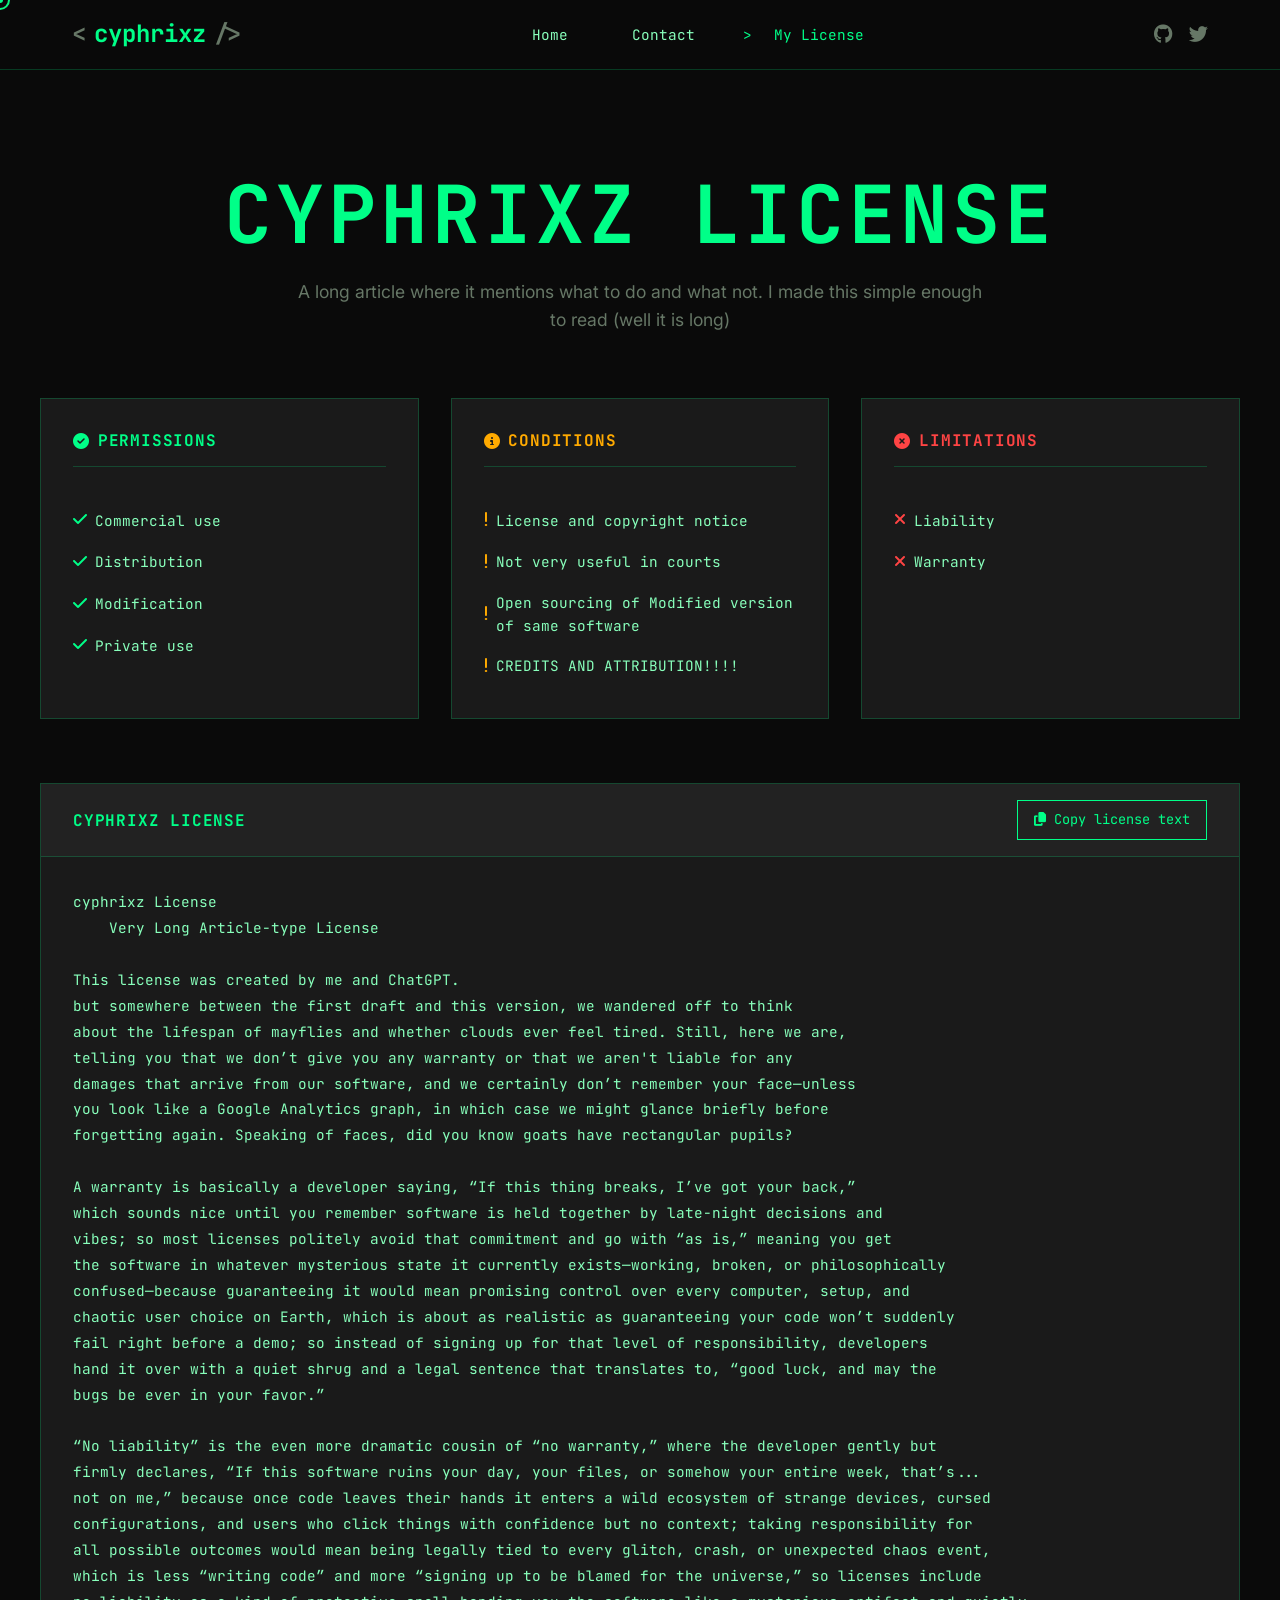
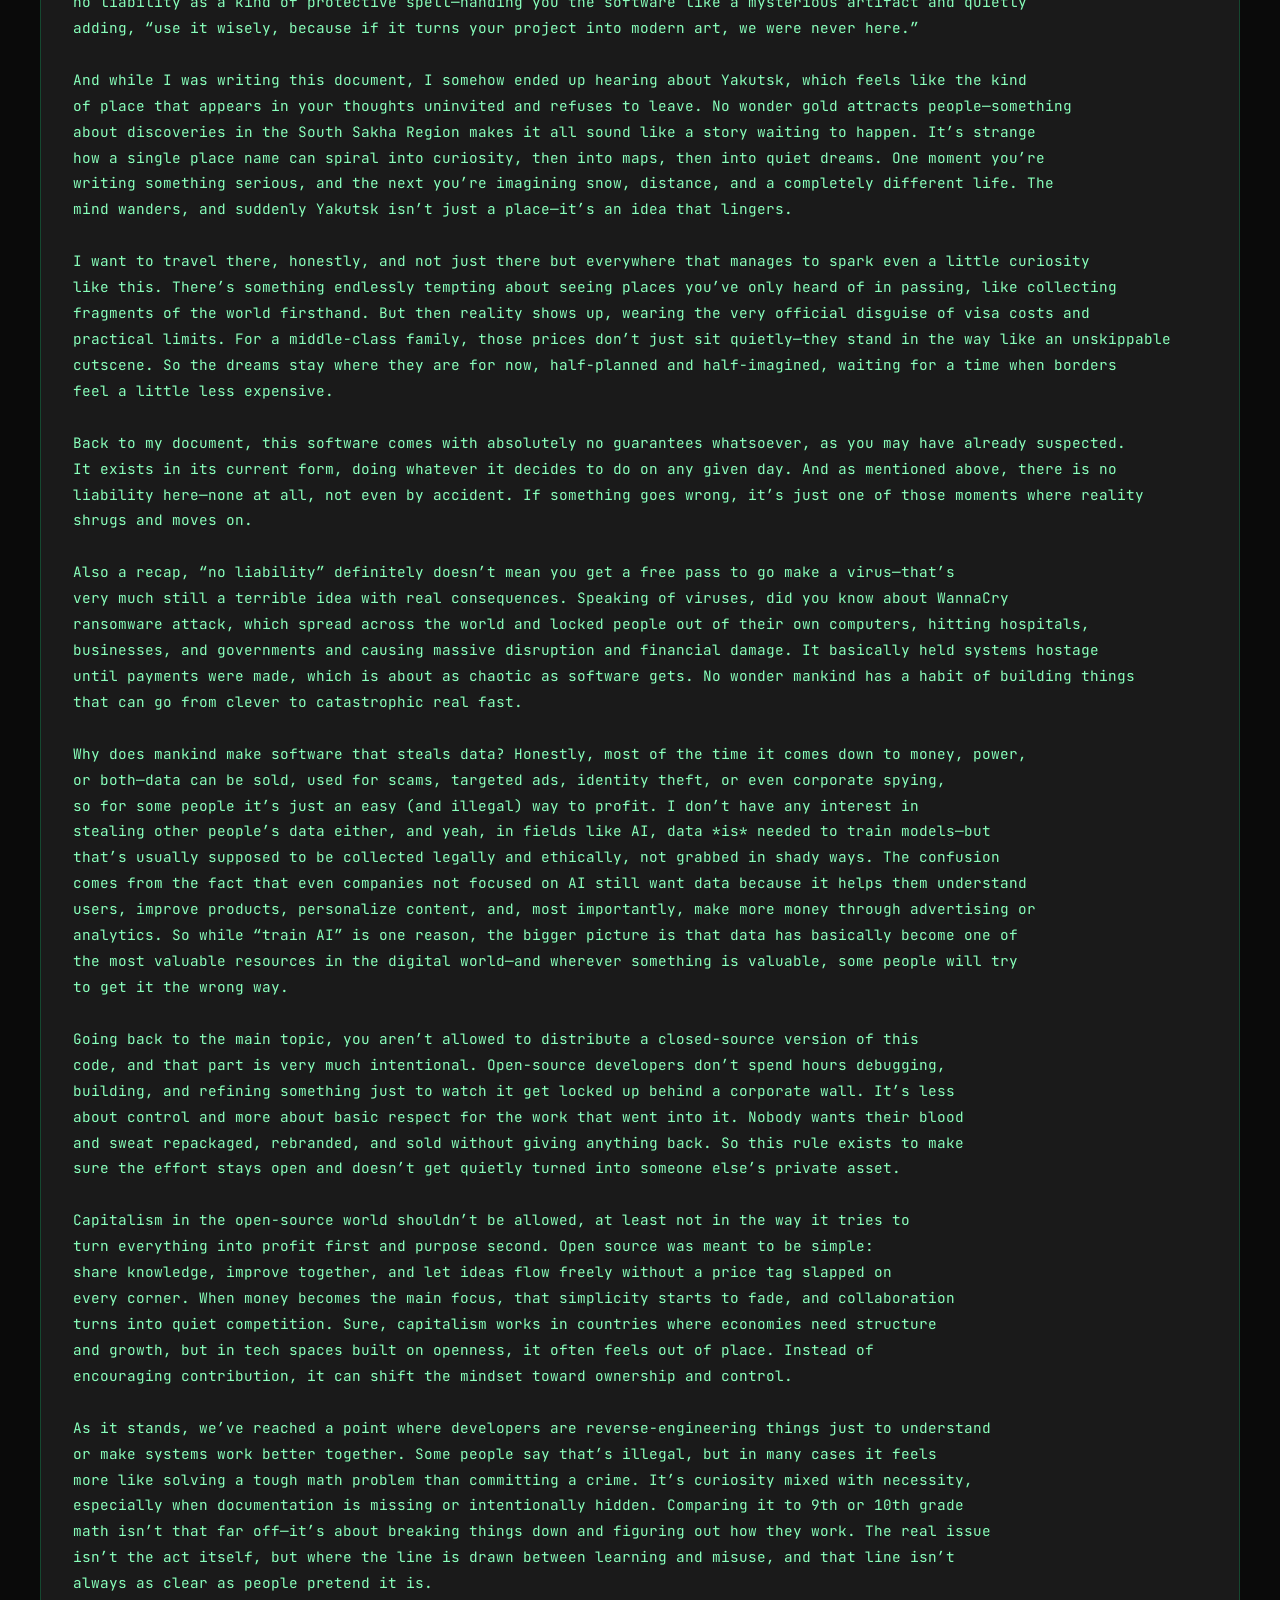
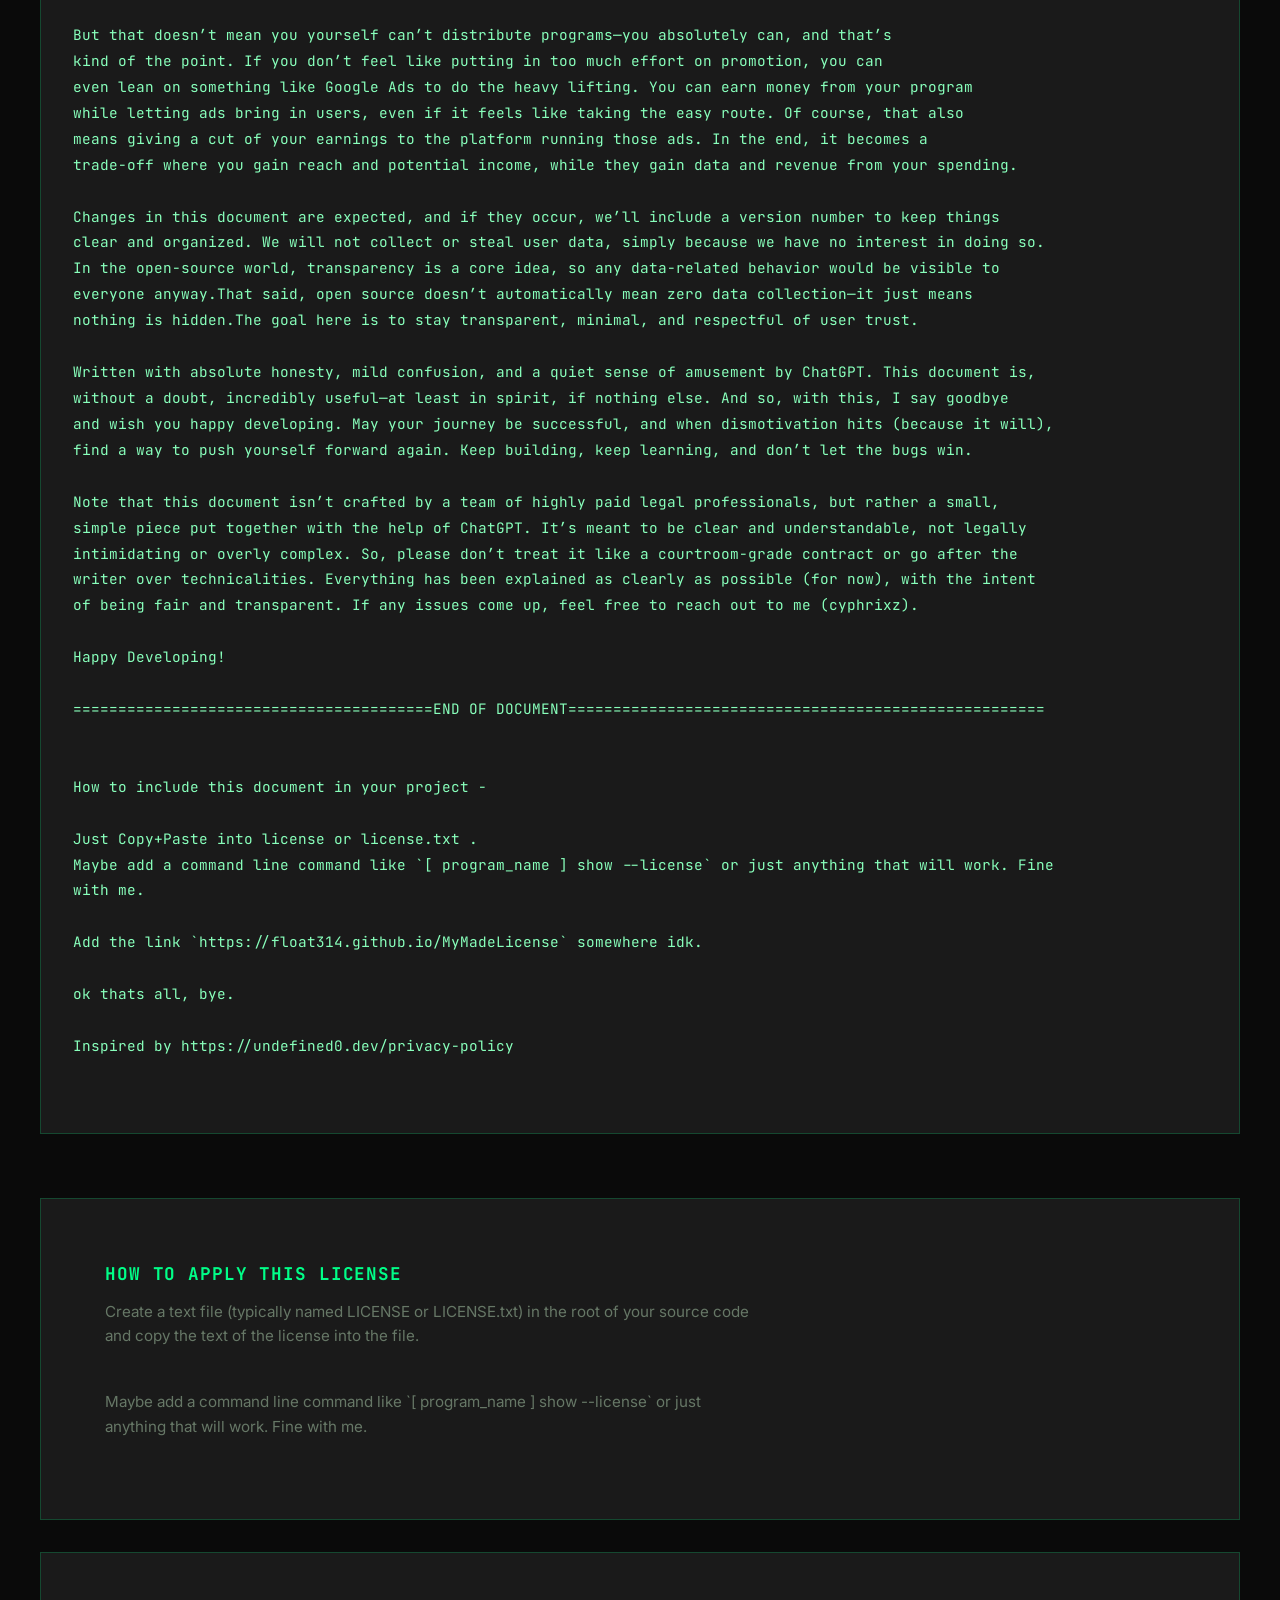
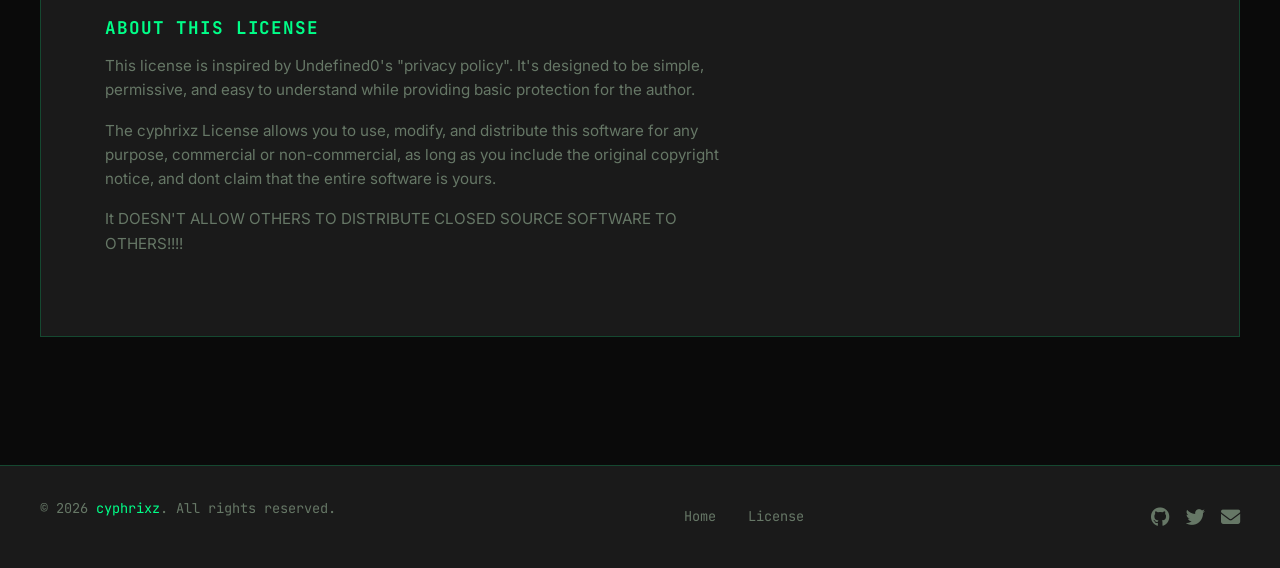
==== MyMadeLicense.html @ 246ce447 "My license+A few cleanups" ====
<!DOCTYPE html>
<html lang="en">
<head>
    <meta charset="UTF-8">
    <meta name="viewport" content="width=device-width, initial-scale=1.0">
    <meta name="description" content="cyphrixz's Custom License - A simple permissive license">
    <meta name="keywords" content="license, open source, custom license">
    <meta name="author" content="cyphrixz">
    
    <title>cyphrixz License | Custom License</title>
    
    <link rel="preconnect" href="https://fonts.googleapis.com">
    <link rel="preconnect" href="https://fonts.gstatic.com" crossorigin>
    <link href="https://fonts.googleapis.com/css2?family=Inter:wght@400;500;600;700&family=JetBrains+Mono:wght@400;500;700&display=swap" rel="stylesheet">
    
    <link href="https://cdn.jsdelivr.net/npm/bootstrap@5.3.2/dist/css/bootstrap.min.css" rel="stylesheet">
    
    <link rel="stylesheet" href="https://cdnjs.cloudflare.com/ajax/libs/font-awesome/6.5.1/css/all.min.css">
    
    <link rel="stylesheet" href="assets/css/style.css">
    
    <link rel="icon" href="data:image/svg+xml,<svg xmlns='http://www.w3.org/2000/svg' viewBox='0 0 100 100'><text y='.9em' font-size='90'>⌨</text></svg>">
    
    <style>
        .license-page {
            padding-top: calc(var(--nav-height) + var(--spacing-xxl));
            padding-bottom: var(--spacing-xxl);
            min-height: 100vh;
        }
        
        .license-header {
            text-align: center;
            margin-bottom: var(--spacing-xl);
        }
        
        .license-header h1 {
            margin-bottom: var(--spacing-md);
        }
        
        .license-description {
            color: var(--color-text-muted);
            font-size: 1.1rem;
            max-width: 700px;
            margin: 0 auto;
        }
        
        .license-columns {
            display: grid;
            grid-template-columns: repeat(3, 1fr);
            gap: var(--spacing-lg);
            margin-bottom: var(--spacing-xl);
        }
        
        .license-column {
            background-color: var(--color-bg-secondary);
            border: 1px solid var(--color-border);
            padding: var(--spacing-lg);
        }
        
        .license-column h3 {
            font-size: 1rem;
            margin-bottom: var(--spacing-lg);
            padding-bottom: var(--spacing-md);
            border-bottom: 1px solid var(--color-border);
            display: flex;
            align-items: center;
            gap: var(--spacing-sm);
        }
        
        .license-column.permissions h3 { color: var(--color-accent-primary); }
        .license-column.conditions h3 { color: #ffaa00; }
        .license-column.limitations h3 { color: #ff4444; }
        
        .license-list {
            list-style: none;
            padding: 0;
            margin: 0;
        }
        
        .license-list li {
            padding: var(--spacing-sm) 0;
            font-family: var(--font-primary);
            font-size: 0.9rem;
            display: flex;
            align-items: center;
            gap: var(--spacing-sm);
        }
        
        .license-list li .icon {
            font-size: 1rem;
        }
        
        .license-list li .check { color: var(--color-accent-primary); }
        .license-list li .info { color: #ffaa00; }
        .license-list li .cross { color: #ff4444; }
        
        .license-text-container {
            background-color: var(--color-bg-secondary);
            border: 1px solid var(--color-border);
            margin-bottom: var(--spacing-xl);
        }
        
        .license-text-header {
            display: flex;
            justify-content: space-between;
            align-items: center;
            padding: var(--spacing-md) var(--spacing-lg);
            border-bottom: 1px solid var(--color-border);
            background-color: var(--color-bg-tertiary);
        }
        
        .license-text-header h3 {
            margin: 0;
            font-size: 1rem;
        }
        
        .copy-btn {
            font-family: var(--font-primary);
            font-size: 0.85rem;
            padding: var(--spacing-sm) var(--spacing-md);
            background-color: transparent;
            border: 1px solid var(--color-accent-primary);
            color: var(--color-accent-primary);
            cursor: pointer;
            transition: var(--transition-normal);
            display: flex;
            align-items: center;
            gap: var(--spacing-sm);
        }
        
        .copy-btn:hover {
            background-color: var(--color-accent-primary);
            color: var(--color-bg-primary);
        }
        
        .license-text {
            padding: var(--spacing-lg);
            font-family: var(--font-primary);
            font-size: 0.9rem;
            line-height: 1.8;
            white-space: pre-wrap;
            color: var(--color-text-secondary);
        }
        
        .license-section {
            background-color: var(--color-bg-secondary);
            border: 1px solid var(--color-border);
            padding: var(--spacing-xl);
            margin-bottom: var(--spacing-lg);
        }
        
        .license-section h3 {
            margin-bottom: var(--spacing-md);
            font-size: 1.1rem;
        }
        
        .license-section p {
            color: var(--color-text-muted);
            font-size: 0.95rem;
        }
        
        .license-section ul {
            color: var(--color-text-muted);
            padding-left: var(--spacing-lg);
            margin-top: var(--spacing-md);
        }
        
        .license-section li {
            margin-bottom: var(--spacing-sm);
        }
        
        .license-link {
            color: var(--color-accent-primary);
            text-decoration: none;
        }
        
        .license-link:hover {
            text-decoration: underline;
        }
        
        .spdx-link {
            display: inline-flex;
            align-items: center;
            gap: var(--spacing-xs);
            margin-top: var(--spacing-md);
            color: var(--color-accent-primary);
            font-family: var(--font-primary);
            font-size: 0.9rem;
        }
        
        .spdx-link:hover {
            text-decoration: underline;
        }
        
        @media (max-width: 992px) {
            .license-columns {
                grid-template-columns: 1fr;
            }
        }
    </style>
</head>
<body>
    <div class="custom-cursor"></div>
    <div class="custom-cursor-dot"></div>

    <nav class="navbar">
        <div class="navbar-container">
            <a href="index.html" class="navbar-logo">
                <span class="bracket">&lt;</span>cyphrixz<span class="bracket">/&gt;</span>
            </a>
            
            <ul class="nav-menu">
                <li><a href="index.html" class="nav-link">Home</a></li>
                <li><a href="#contact" class="nav-link">Contact</a></li>
                <li><a href="MyMadeLicense.html" class="nav-link active">My License</a></li>
            </ul>
            
            <div class="nav-socials">
                <a href="https://github.com/float314" target="_blank" rel="noopener" class="nav-social-link" aria-label="GitHub">
                    <i class="fab fa-github"></i>
                </a>
                <a href="https://twitter.com/cyphrixz" target="_blank" rel="noopener" class="nav-social-link" aria-label="Twitter">
                    <i class="fab fa-twitter"></i>
                </a>
            </div>
            
            <button class="hamburger" aria-label="Toggle menu" aria-expanded="false">
                <span class="hamburger-line"></span>
                <span class="hamburger-line"></span>
                <span class="hamburger-line"></span>
            </button>
        </div>
        
        <div class="nav-menu-mobile">
            <a href="index.html" class="nav-link">Home</a>
            <a href="#contact" class="nav-link">Contact</a>
            <a href="MyMadeLicense.html" class="nav-link active">My License</a>
            <div class="nav-socials mt-4">
                <a href="https://github.com/cyphrixz" target="_blank" rel="noopener" class="nav-social-link" aria-label="GitHub">
                    <i class="fab fa-github"></i>
                </a>
                <a href="https://twitter.com/cyphrixz" target="_blank" rel="noopener" class="nav-social-link" aria-label="Twitter">
                    <i class="fab fa-twitter"></i>
                </a>
                <a href="mailto:cyphrixz@example.com" class="nav-social-link" aria-label="Email">
                    <i class="fas fa-envelope"></i>
                </a>
            </div>
        </div>
    </nav>

    <main class="license-page">
        <div class="section-container">
            <div class="license-header fade-in">
                <h1>cyphrixz License</h1>
                <p class="license-description">
                    A long article where it mentions what to do and what not. I made this simple enough to read (well it is long) 
                </p>
            </div>
            
            <div class="license-columns fade-in fade-in-delay-1">
                <div class="license-column permissions">
                    <h3><i class="fas fa-check-circle"></i> Permissions</h3>
                    <ul class="license-list">
                        <li><span class="icon check"><i class="fas fa-check"></i></span> Commercial use</li>
                        <li><span class="icon check"><i class="fas fa-check"></i></span> Distribution</li>
                        <li><span class="icon check"><i class="fas fa-check"></i></span> Modification</li>
                        <li><span class="icon check"><i class="fas fa-check"></i></span> Private use</li>
                    </ul>
                </div>
                
                <div class="license-column conditions">
                    <h3><i class="fas fa-info-circle"></i> Conditions</h3>
                    <ul class="license-list">
                        <li><span class="icon info"><i class="fas fa-exclamation"></i></span> License and copyright notice</li>
                        <li><span class="icon info"><i class="fas fa-exclamation"></i></span> Not very useful in courts</li>
                        <li><span class="icon info"><i class="fas fa-exclamation"></i></span> Open sourcing of Modified version of same software </li>
                        <li><span class="icon info"><i class="fas fa-exclamation"></i></span> CREDITS AND ATTRIBUTION!!!!</li>
                    </ul>
                </div>
                
                <div class="license-column limitations">
                    <h3><i class="fas fa-times-circle"></i> Limitations</h3>
                    <ul class="license-list">
                        <li><span class="icon cross"><i class="fas fa-times"></i></span> Liability</li>
                        <li><span class="icon cross"><i class="fas fa-times"></i></span> Warranty</li>
                    </ul>
                </div>
            </div>
            
            <div class="license-text-container fade-in fade-in-delay-2">
                <div class="license-text-header">
                    <h3>cyphrixz License</h3>
                    <button class="copy-btn" onclick="copyLicense()">
                        <i class="fas fa-copy"></i> Copy license text
                    </button>
                </div>
                <pre class="license-text">cyphrixz License
    Very Long Article-type License

This license was created by me and ChatGPT.
but somewhere between the first draft and this version, we wandered off to think 
about the lifespan of mayflies and whether clouds ever feel tired. Still, here we are,
telling you that we don’t give you any warranty or that we aren't liable for any 
damages that arrive from our software, and we certainly don’t remember your face—unless
you look like a Google Analytics graph, in which case we might glance briefly before 
forgetting again. Speaking of faces, did you know goats have rectangular pupils?

A warranty is basically a developer saying, “If this thing breaks, I’ve got your back,”
which sounds nice until you remember software is held together by late-night decisions and
vibes; so most licenses politely avoid that commitment and go with “as is,” meaning you get
the software in whatever mysterious state it currently exists—working, broken, or philosophically
confused—because guaranteeing it would mean promising control over every computer, setup, and
chaotic user choice on Earth, which is about as realistic as guaranteeing your code won’t suddenly
fail right before a demo; so instead of signing up for that level of responsibility, developers
hand it over with a quiet shrug and a legal sentence that translates to, “good luck, and may the
bugs be ever in your favor.”

“No liability” is the even more dramatic cousin of “no warranty,” where the developer gently but
firmly declares, “If this software ruins your day, your files, or somehow your entire week, that’s...
not on me,” because once code leaves their hands it enters a wild ecosystem of strange devices, cursed
configurations, and users who click things with confidence but no context; taking responsibility for
all possible outcomes would mean being legally tied to every glitch, crash, or unexpected chaos event,
which is less “writing code” and more “signing up to be blamed for the universe,” so licenses include
no liability as a kind of protective spell—handing you the software like a mysterious artifact and quietly
adding, “use it wisely, because if it turns your project into modern art, we were never here.”

And while I was writing this document, I somehow ended up hearing about Yakutsk, which feels like the kind
of place that appears in your thoughts uninvited and refuses to leave. No wonder gold attracts people—something
about discoveries in the South Sakha Region makes it all sound like a story waiting to happen. It’s strange 
how a single place name can spiral into curiosity, then into maps, then into quiet dreams. One moment you’re
writing something serious, and the next you’re imagining snow, distance, and a completely different life. The
mind wanders, and suddenly Yakutsk isn’t just a place—it’s an idea that lingers.

I want to travel there, honestly, and not just there but everywhere that manages to spark even a little curiosity
like this. There’s something endlessly tempting about seeing places you’ve only heard of in passing, like collecting
fragments of the world firsthand. But then reality shows up, wearing the very official disguise of visa costs and
practical limits. For a middle-class family, those prices don’t just sit quietly—they stand in the way like an unskippable 
cutscene. So the dreams stay where they are for now, half-planned and half-imagined, waiting for a time when borders
feel a little less expensive.

Back to my document, this software comes with absolutely no guarantees whatsoever, as you may have already suspected. 
It exists in its current form, doing whatever it decides to do on any given day. And as mentioned above, there is no
liability here—none at all, not even by accident. If something goes wrong, it’s just one of those moments where reality
shrugs and moves on.

Also a recap, “no liability” definitely doesn’t mean you get a free pass to go make a virus—that’s
very much still a terrible idea with real consequences. Speaking of viruses, did you know about WannaCry
ransomware attack, which spread across the world and locked people out of their own computers, hitting hospitals,
businesses, and governments and causing massive disruption and financial damage. It basically held systems hostage
until payments were made, which is about as chaotic as software gets. No wonder mankind has a habit of building things
that can go from clever to catastrophic real fast.

Why does mankind make software that steals data? Honestly, most of the time it comes down to money, power,
or both—data can be sold, used for scams, targeted ads, identity theft, or even corporate spying, 
so for some people it’s just an easy (and illegal) way to profit. I don’t have any interest in 
stealing other people’s data either, and yeah, in fields like AI, data *is* needed to train models—but 
that’s usually supposed to be collected legally and ethically, not grabbed in shady ways. The confusion 
comes from the fact that even companies not focused on AI still want data because it helps them understand
users, improve products, personalize content, and, most importantly, make more money through advertising or 
analytics. So while “train AI” is one reason, the bigger picture is that data has basically become one of 
the most valuable resources in the digital world—and wherever something is valuable, some people will try 
to get it the wrong way.

Going back to the main topic, you aren’t allowed to distribute a closed-source version of this
code, and that part is very much intentional. Open-source developers don’t spend hours debugging, 
building, and refining something just to watch it get locked up behind a corporate wall. It’s less 
about control and more about basic respect for the work that went into it. Nobody wants their blood
and sweat repackaged, rebranded, and sold without giving anything back. So this rule exists to make 
sure the effort stays open and doesn’t get quietly turned into someone else’s private asset.

Capitalism in the open-source world shouldn’t be allowed, at least not in the way it tries to
turn everything into profit first and purpose second. Open source was meant to be simple: 
share knowledge, improve together, and let ideas flow freely without a price tag slapped on 
every corner. When money becomes the main focus, that simplicity starts to fade, and collaboration 
turns into quiet competition. Sure, capitalism works in countries where economies need structure 
and growth, but in tech spaces built on openness, it often feels out of place. Instead of 
encouraging contribution, it can shift the mindset toward ownership and control.

As it stands, we’ve reached a point where developers are reverse-engineering things just to understand 
or make systems work better together. Some people say that’s illegal, but in many cases it feels 
more like solving a tough math problem than committing a crime. It’s curiosity mixed with necessity, 
especially when documentation is missing or intentionally hidden. Comparing it to 9th or 10th grade 
math isn’t that far off—it’s about breaking things down and figuring out how they work. The real issue 
isn’t the act itself, but where the line is drawn between learning and misuse, and that line isn’t 
always as clear as people pretend it is.

But that doesn’t mean you yourself can’t distribute programs—you absolutely can, and that’s
kind of the point. If you don’t feel like putting in too much effort on promotion, you can
even lean on something like Google Ads to do the heavy lifting. You can earn money from your program
while letting ads bring in users, even if it feels like taking the easy route. Of course, that also 
means giving a cut of your earnings to the platform running those ads. In the end, it becomes a 
trade-off where you gain reach and potential income, while they gain data and revenue from your spending.

Changes in this document are expected, and if they occur, we’ll include a version number to keep things
clear and organized. We will not collect or steal user data, simply because we have no interest in doing so.
In the open-source world, transparency is a core idea, so any data-related behavior would be visible to 
everyone anyway.That said, open source doesn’t automatically mean zero data collection—it just means 
nothing is hidden.The goal here is to stay transparent, minimal, and respectful of user trust.

Written with absolute honesty, mild confusion, and a quiet sense of amusement by ChatGPT. This document is,
without a doubt, incredibly useful—at least in spirit, if nothing else. And so, with this, I say goodbye
and wish you happy developing. May your journey be successful, and when dismotivation hits (because it will),
find a way to push yourself forward again. Keep building, keep learning, and don’t let the bugs win.

Note that this document isn’t crafted by a team of highly paid legal professionals, but rather a small,
simple piece put together with the help of ChatGPT. It’s meant to be clear and understandable, not legally
intimidating or overly complex. So, please don’t treat it like a courtroom-grade contract or go after the
writer over technicalities. Everything has been explained as clearly as possible (for now), with the intent
of being fair and transparent. If any issues come up, feel free to reach out to me (cyphrixz).

Happy Developing! 

========================================END OF DOCUMENT=====================================================


How to include this document in your project - 

Just Copy+Paste into license or license.txt . 
Maybe add a command line command like `[ program_name ] show --license` or just anything that will work. Fine 
with me. 

Add the link `https://float314.github.io/MyMadeLicense` somewhere idk. 

ok thats all, bye.

Inspired by https://undefined0.dev/privacy-policy
                </pre>
            </div>
            
            <div class="license-section fade-in fade-in-delay-3">
                <h3>How to apply this license</h3>
                <p>Create a text file (typically named LICENSE or LICENSE.txt) in the root of your source code and copy the text of the license into the file.</p>

                <br> 
                <p>Maybe add a command line command like `[ program_name ] show --license` or just anything that will work. Fine 
                with me. </p>
                
            </div>
            
            <div class="license-section fade-in fade-in-delay-4">
                <h3>About this license</h3>
                <p>
                    This license is inspired by Undefined0's "privacy policy".  It's designed to be simple, 
                    permissive, and easy to understand while providing basic protection for the author.
                </p>
                <p>
                    The cyphrixz License allows you to use, modify, and distribute this software for any purpose, 
                    commercial or non-commercial, as long as you include the original copyright notice, and dont claim
                    that the entire software is yours. 
                </p>
                <p>
                    It DOESN'T ALLOW OTHERS TO DISTRIBUTE CLOSED SOURCE SOFTWARE TO OTHERS!!!!
                </p>
            </div>

        </div>
    </main>

    <footer class="footer">
        <div class="footer-container">
            <p class="footer-copyright">
                &copy; 2026 <span>cyphrixz</span>. All rights reserved.
            </p>
            
            <div class="footer-links">
                <a href="index.html" class="footer-link">Home</a>
                <a href="MyMadeLicense.html" class="footer-link">License</a>
            </div>
            
            <div class="footer-socials">
                <a href="https://github.com/cyphrixz" target="_blank" rel="noopener" class="footer-social-link" aria-label="GitHub">
                    <i class="fab fa-github"></i>
                </a>
                <a href="https://twitter.com/cyphrixz" target="_blank" rel="noopener" class="footer-social-link" aria-label="Twitter">
                    <i class="fab fa-twitter"></i>
                </a>
                <a href="mailto:cyphrixz@example.com" class="footer-social-link" aria-label="Email">
                    <i class="fas fa-envelope"></i>
                </a>
            </div>
        </div>
    </footer>

    <button class="back-to-top" aria-label="Back to top">
        <i class="fas fa-chevron-up"></i>
    </button>

    <script src="https://cdn.jsdelivr.net/npm/bootstrap@5.3.2/dist/js/bootstrap.bundle.min.js"></script>
    <script src="assets/js/script.js"></script>
    
    <script>
        function copyLicense() {
            const licenseText = `cyphrixz License

Copyright (c) 2026 cyphrixz

Permission is hereby granted, free of charge, to any person obtaining a copy
of this software and associated documentation files (the "Software"), to deal
in the Software without restriction, including without limitation the rights
to use, copy, modify, merge, publish, distribute, sublicense, and/or sell
copies of the Software, and to permit persons to whom the Software is
furnished to do so, subject to the following conditions:

The above copyright notice and this permission notice shall be included in all
copies or substantial portions of the Software.

THE SOFTWARE IS PROVIDED "AS IS", WITHOUT WARRANTY OF ANY KIND, EXPRESS OR
IMPLIED, INCLUDING BUT NOT LIMITED TO THE WARRANTIES OF MERCHANTABILITY,
FITNESS FOR A PARTICULAR PURPOSE AND NONINFRINGEMENT. IN NO EVENT SHALL THE
AUTHORS OR COPYRIGHT HOLDERS BE LIABLE FOR ANY CLAIM, DAMAGES OR OTHER
LIABILITY, WHETHER IN AN ACTION OF CONTRACT, TORT OR OTHERWISE, ARISING FROM,
OUT OF OR IN CONNECTION WITH THE SOFTWARE OR THE USE OR OTHER DEALINGS IN THE
SOFTWARE.`;
            
            navigator.clipboard.writeText(licenseText).then(() => {
                const btn = document.querySelector('.copy-btn');
                const originalHTML = btn.innerHTML;
                btn.innerHTML = '<i class="fas fa-check"></i> Copied!';
                btn.style.backgroundColor = 'var(--color-accent-primary)';
                btn.style.color = 'var(--color-bg-primary)';
                
                setTimeout(() => {
                    btn.innerHTML = originalHTML;
                    btn.style.backgroundColor = '';
                    btn.style.color = '';
                }, 2000);
            });
        }
        
        document.addEventListener('DOMContentLoaded', function() {
            const fadeElements = document.querySelectorAll('.fade-in');
            const observer = new IntersectionObserver((entries) => {
                entries.forEach(entry => {
                    if (entry.isIntersecting) {
                        entry.target.classList.add('visible');
                    }
                });
            }, { threshold: 0.1 });
            
            fadeElements.forEach(el => observer.observe(el));
        });
    </script>
</body>
</html>
---- assets/css/style.css ----
/* ==========================================================================
   CYPHRIXZ PORTFOLIO - CUSTOM STYLESHEET
   Brutalist / Terminal Green Hacker Theme
   ========================================================================== */

/* ==========================================================================
   CSS CUSTOM PROPERTIES (Variables)
   ========================================================================== */
:root {
    /* Color Palette - Terminal Green Hacker Theme */
    --color-bg-primary: #0a0a0a;
    --color-bg-secondary: #1a1a1a;
    --color-bg-tertiary: #222222;
    --color-accent-primary: #00ff88;
    --color-accent-secondary: #003322;
    --color-accent-glow: rgba(0, 255, 136, 0.3);
    --color-text-primary: #00ff88;
    --color-text-secondary: #88ffbb;
    --color-text-muted: #667766;
    --color-border: #00ff8833;
    
    /* Typography */
    --font-primary: 'JetBrains Mono', 'Fira Code', 'Consolas', monospace;
    --font-secondary: 'Inter', 'Segoe UI', sans-serif;
    
    /* Spacing */
    --spacing-xs: 0.25rem;
    --spacing-sm: 0.5rem;
    --spacing-md: 1rem;
    --spacing-lg: 2rem;
    --spacing-xl: 4rem;
    --spacing-xxl: 6rem;
    
    /* Sizing */
    --container-max-width: 1200px;
    --nav-height: 70px;
    
    /* Transitions */
    --transition-fast: 0.15s ease;
    --transition-normal: 0.3s ease;
    --transition-slow: 0.5s ease;
    
    /* Border Radius - Brutalist style uses sharp corners */
    --radius-none: 0;
    --radius-sm: 2px;
    --radius-md: 4px;
    
    /* Shadows */
    --shadow-glow: 0 0 20px var(--color-accent-glow);
    --shadow-card: 0 4px 20px rgba(0, 0, 0, 0.5);
}

/* ==========================================================================
   BASE STYLES & RESET
   ========================================================================== */
* {
    margin: 0;
    padding: 0;
    box-sizing: border-box;
}

html {
    scroll-behavior: smooth;
    font-size: 16px;
}

body {
    font-family: var(--font-secondary);
    background-color: var(--color-bg-primary);
    color: var(--color-text-secondary);
    line-height: 1.6;
    overflow-x: hidden;
    cursor: none;
}

/* Custom Cursor */
.custom-cursor {
    width: 20px;
    height: 20px;
    border: 2px solid var(--color-accent-primary);
    border-radius: 50%;
    position: fixed;
    pointer-events: none;
    z-index: 10000;
    transform: translate(-50%, -50%);
    transition: transform 0.1s ease, width 0.2s ease, height 0.2s ease;
    mix-blend-mode: difference;
}

.custom-cursor.hover {
    width: 40px;
    height: 40px;
    background-color: var(--color-accent-glow);
}

.custom-cursor-dot {
    width: 6px;
    height: 6px;
    background-color: var(--color-accent-primary);
    border-radius: 50%;
    position: fixed;
    pointer-events: none;
    z-index: 10001;
    transform: translate(-50%, -50%);
}

/* Selection Styling */
::selection {
    background-color: var(--color-accent-primary);
    color: var(--color-bg-primary);
}

/* ==========================================================================
   TYPOGRAPHY
   ========================================================================== */
h1, h2, h3, h4, h5, h6 {
    font-family: var(--font-primary);
    color: var(--color-text-primary);
    font-weight: 700;
    line-height: 1.2;
    text-transform: uppercase;
    letter-spacing: 0.05em;
}

h1 { font-size: clamp(2.5rem, 8vw, 5rem); }
h2 { font-size: clamp(2rem, 5vw, 3rem); }
h3 { font-size: clamp(1.5rem, 3vw, 2rem); }
h4 { font-size: 1.25rem; }

p {
    margin-bottom: var(--spacing-md);
    max-width: 65ch;
}

a {
    color: var(--color-accent-primary);
    text-decoration: none;
    transition: var(--transition-fast);
}

a:hover {
    color: var(--color-text-secondary);
    text-shadow: 0 0 10px var(--color-accent-glow);
}

/* ==========================================================================
   NAVIGATION BAR
   ========================================================================== */
.navbar {
    position: fixed;
    top: 0;
    left: 0;
    right: 0;
    height: var(--nav-height);
    background-color: rgba(10, 10, 10, 0.95);
    backdrop-filter: blur(10px);
    border-bottom: 1px solid var(--color-border);
    z-index: 1000;
    display: flex;
    align-items: center;
}

.navbar-container {
    max-width: var(--container-max-width);
    margin: 0 auto;
    padding: 0 var(--spacing-lg);
    width: 100%;
    display: flex;
    justify-content: space-between;
    align-items: center;
}

/* Logo */
.navbar-logo {
    font-family: var(--font-primary);
    font-size: 1.5rem;
    font-weight: 700;
    color: var(--color-accent-primary);
    text-decoration: none;
    display: flex;
    align-items: center;
    gap: var(--spacing-sm);
}

.navbar-logo:hover {
    text-shadow: 0 0 20px var(--color-accent-glow);
}

.navbar-logo .bracket {
    color: var(--color-text-muted);
}

/* Desktop Navigation Links */
.nav-menu {
    display: flex;
    list-style: none;
    gap: var(--spacing-lg);
    margin: 0;
    padding: 0;
}

.nav-link {
    font-family: var(--font-primary);
    font-size: 0.9rem;
    color: var(--color-text-secondary);
    text-decoration: none;
    padding: var(--spacing-sm) var(--spacing-md);
    position: relative;
    transition: var(--transition-normal);
}

.nav-link::before {
    content: '>';
    position: absolute;
    left: 0;
    opacity: 0;
    transform: translateX(-10px);
    transition: var(--transition-normal);
}

.nav-link:hover,
.nav-link.active {
    color: var(--color-accent-primary);
    padding-left: calc(var(--spacing-md) + 15px);
}

.nav-link:hover::before,
.nav-link.active::before {
    opacity: 1;
    transform: translateX(0);
}

/* Social Icons in Nav */
.nav-socials {
    display: flex;
    gap: var(--spacing-md);
}

.nav-social-link {
    color: var(--color-text-muted);
    font-size: 1.2rem;
    transition: var(--transition-normal);
}

.nav-social-link:hover {
    color: var(--color-accent-primary);
    transform: translateY(-2px);
}

/* Hamburger Menu Button */
.hamburger {
    display: none;
    flex-direction: column;
    justify-content: space-between;
    width: 28px;
    height: 20px;
    background: none;
    border: none;
    cursor: pointer;
    padding: 0;
    z-index: 1001;
}

.hamburger-line {
    width: 100%;
    height: 2px;
    background-color: var(--color-accent-primary);
    transition: var(--transition-normal);
}

.hamburger.active .hamburger-line:nth-child(1) {
    transform: rotate(45deg) translate(6px, 6px);
}

.hamburger.active .hamburger-line:nth-child(2) {
    opacity: 0;
}

.hamburger.active .hamburger-line:nth-child(3) {
    transform: rotate(-45deg) translate(6px, -6px);
}

/* Mobile Navigation Menu */
.nav-menu-mobile {
    display: none;
    position: fixed;
    top: var(--nav-height);
    left: 0;
    right: 0;
    bottom: 0;
    background-color: rgba(10, 10, 10, 0.98);
    flex-direction: column;
    justify-content: center;
    align-items: center;
    gap: var(--spacing-lg);
    z-index: 999;
}

.nav-menu-mobile.active {
    display: flex;
}

.nav-menu-mobile .nav-link {
    font-size: 1.5rem;
}

/* ==========================================================================
   HERO SECTION
   ========================================================================== */
.hero {
    min-height: 100vh;
    display: flex;
    align-items: center;
    justify-content: center;
    position: relative;
    padding: var(--spacing-xxl) var(--spacing-lg);
    overflow: hidden;
}

/* Animated Background */
.hero-bg {
    position: absolute;
    top: 0;
    left: 0;
    right: 0;
    bottom: 0;
    z-index: -1;
}

.hero-bg::before {
    content: '';
    position: absolute;
    top: 0;
    left: 0;
    right: 0;
    bottom: 0;
    background: 
        linear-gradient(135deg, var(--color-accent-secondary) 0%, transparent 50%),
        linear-gradient(225deg, var(--color-bg-secondary) 0%, transparent 50%),
        repeating-linear-gradient(
            0deg,
            transparent,
            transparent 2px,
            rgba(0, 255, 136, 0.03) 2px,
            rgba(0, 255, 136, 0.03) 4px
        );
    animation: scanlines 8s linear infinite;
}

.hero-bg::after {
    content: '';
    position: absolute;
    top: 50%;
    left: 50%;
    width: 150%;
    height: 150%;
    background: radial-gradient(circle at center, var(--color-accent-glow) 0%, transparent 50%);
    transform: translate(-50%, -50%);
    animation: pulse 4s ease-in-out infinite;
}

@keyframes scanlines {
    0% { background-position: 0 0; }
    100% { background-position: 0 100px; }
}

@keyframes pulse {
    0%, 100% { opacity: 0.3; transform: translate(-50%, -50%) scale(1); }
    50% { opacity: 0.5; transform: translate(-50%, -50%) scale(1.1); }
}

/* Matrix Rain Effect */
.matrix-rain {
    position: absolute;
    top: 0;
    left: 0;
    right: 0;
    bottom: 0;
    overflow: hidden;
    opacity: 0.1;
}

.matrix-column {
    position: absolute;
    top: -100%;
    font-family: var(--font-primary);
    font-size: 14px;
    color: var(--color-accent-primary);
    writing-mode: vertical-rl;
    animation: matrix-fall linear infinite;
}

@keyframes matrix-fall {
    0% { transform: translateY(0); }
    100% { transform: translateY(250vh); }
}

/* Hero Content */
.hero-content {
    text-align: center;
    max-width: 800px;
    position: relative;
    z-index: 1;
}

.hero-greeting {
    font-family: var(--font-primary);
    font-size: 1rem;
    color: var(--color-text-muted);
    margin-bottom: var(--spacing-md);
    display: flex;
    align-items: center;
    justify-content: center;
    gap: var(--spacing-sm);
}

.hero-greeting::before,
.hero-greeting::after {
    content: '';
    width: 30px;
    height: 1px;
    background-color: var(--color-text-muted);
}

.hero-title {
    margin-bottom: var(--spacing-lg);
    text-shadow: 0 0 30px var(--color-accent-glow);
}

.hero-title .name {
    display: block;
    color: var(--color-accent-primary);
}

.hero-tagline {
    font-family: var(--font-primary);
    font-size: 1.2rem;
    color: var(--color-text-secondary);
    margin-bottom: var(--spacing-xl);
    opacity: 0.8;
}

.hero-tagline .cursor {
    display: inline-block;
    width: 3px;
    height: 1.2em;
    background-color: var(--color-accent-primary);
    margin-left: 4px;
    animation: blink 1s step-end infinite;
    vertical-align: text-bottom;
}

@keyframes blink {
    0%, 100% { opacity: 1; }
    50% { opacity: 0; }
}

/* Hero CTA Buttons */
.hero-buttons {
    display: flex;
    gap: var(--spacing-md);
    justify-content: center;
    flex-wrap: wrap;
}

.btn {
    font-family: var(--font-primary);
    font-size: 0.9rem;
    padding: var(--spacing-md) var(--spacing-lg);
    border: 2px solid var(--color-accent-primary);
    background-color: transparent;
    color: var(--color-accent-primary);
    cursor: pointer;
    text-transform: uppercase;
    letter-spacing: 0.1em;
    transition: var(--transition-normal);
    position: relative;
    overflow: hidden;
}

.btn::before {
    content: '';
    position: absolute;
    top: 0;
    left: -100%;
    width: 100%;
    height: 100%;
    background-color: var(--color-accent-primary);
    transition: var(--transition-normal);
    z-index: -1;
}

.btn:hover {
    color: var(--color-bg-primary);
    box-shadow: var(--shadow-glow);
}

.btn:hover::before {
    left: 0;
}

.btn-primary {
    background-color: var(--color-accent-primary);
    color: var(--color-bg-primary);
}

.btn-primary::before {
    background-color: var(--color-text-secondary);
}

.btn-primary:hover {
    color: var(--color-bg-primary);
}

/* Hero Scroll Indicator */
.hero-scroll {
    position: absolute;
    bottom: var(--spacing-xl);
    left: 50%;
    transform: translateX(-50%);
    display: flex;
    flex-direction: column;
    align-items: center;
    gap: var(--spacing-sm);
    color: var(--color-text-muted);
    font-family: var(--font-primary);
    font-size: 0.8rem;
    animation: bounce 2s ease-in-out infinite;
}

.hero-scroll i {
    font-size: 1.5rem;
    color: var(--color-accent-primary);
}

@keyframes bounce {
    0%, 100% { transform: translateX(-50%) translateY(0); }
    50% { transform: translateX(-50%) translateY(10px); }
}

/* ==========================================================================
   SECTIONS - COMMON STYLES
   ========================================================================== */
.section {
    padding: var(--spacing-xxl) var(--spacing-lg);
    position: relative;
}

.section-container {
    max-width: var(--container-max-width);
    margin: 0 auto;
}

.section-header {
    text-align: center;
    margin-bottom: var(--spacing-xl);
}

.section-title {
    margin-bottom: var(--spacing-md);
    position: relative;
    display: inline-block;
}

.section-title::after {
    content: '';
    position: absolute;
    bottom: -10px;
    left: 50%;
    transform: translateX(-50%);
    width: 60px;
    height: 3px;
    background-color: var(--color-accent-primary);
}

.section-subtitle {
    color: var(--color-text-muted);
    font-family: var(--font-primary);
    font-size: 1rem;
}

/* Fade-in Animation */
.fade-in {
    opacity: 0;
    transform: translateY(30px);
    transition: opacity 0.6s ease, transform 0.6s ease;
}

.fade-in.visible {
    opacity: 1;
    transform: translateY(0);
}

.fade-in-delay-1 { transition-delay: 0.1s; }
.fade-in-delay-2 { transition-delay: 0.2s; }
.fade-in-delay-3 { transition-delay: 0.3s; }
.fade-in-delay-4 { transition-delay: 0.4s; }
.fade-in-delay-5 { transition-delay: 0.5s; }

/* ==========================================================================
   ABOUT SECTION
   ========================================================================== */
.about-content {
    display: grid;
    grid-template-columns: 1fr 1fr;
    gap: var(--spacing-xl);
    align-items: center;
}

.about-text p {
    margin-bottom: var(--spacing-lg);
}

.about-stats {
    display: grid;
    grid-template-columns: repeat(3, 1fr);
    gap: var(--spacing-md);
    margin-top: var(--spacing-lg);
}

.stat-item {
    text-align: center;
    padding: var(--spacing-md);
    background-color: var(--color-bg-secondary);
    border: 1px solid var(--color-border);
}

.stat-number {
    font-family: var(--font-primary);
    font-size: 2.5rem;
    color: var(--color-accent-primary);
    display: block;
}

.stat-label {
    font-family: var(--font-primary);
    font-size: 0.8rem;
    color: var(--color-text-muted);
    text-transform: uppercase;
}

.about-image {
    position: relative;
}

.about-image-frame {
    position: relative;
    border: 2px solid var(--color-accent-primary);
    padding: var(--spacing-sm);
    background-color: var(--color-bg-secondary);
}

.about-image-frame::before {
    content: '';
    position: absolute;
    top: var(--spacing-md);
    left: var(--spacing-md);
    right: calc(-1 * var(--spacing-md));
    bottom: calc(-1 * var(--spacing-md));
    border: 2px solid var(--color-border);
    z-index: -1;
}

.about-image img {
    width: 100%;
    display: block;
    filter: grayscale(100%) contrast(1.2);
    transition: var(--transition-normal);
}

.about-image:hover img {
    filter: grayscale(0%) contrast(1);
}

/* Skills Section */
.skills-section {
    background-color: var(--color-bg-secondary);
    margin-top: var(--spacing-xl);
    padding: var(--spacing-xl);
    border: 1px solid var(--color-border);
}

.skills-grid {
    display: grid;
    grid-template-columns: repeat(auto-fit, minmax(250px, 1fr));
    gap: var(--spacing-lg);
}

.skill-category h4 {
    margin-bottom: var(--spacing-md);
    color: var(--color-text-primary);
}

.skill-list {
    list-style: none;
}

.skill-item {
    display: flex;
    align-items: center;
    gap: var(--spacing-sm);
    padding: var(--spacing-sm) 0;
    border-bottom: 1px solid var(--color-border);
    font-family: var(--font-primary);
    font-size: 0.9rem;
}

.skill-item::before {
    content: '//';
    color: var(--color-text-muted);
}

.skill-item:hover {
    color: var(--color-accent-primary);
    padding-left: var(--spacing-sm);
}

/* ==========================================================================
   PROJECTS SECTION
   ========================================================================== */
.projects-grid {
    display: grid;
    grid-template-columns: repeat(auto-fit, minmax(350px, 1fr));
    gap: var(--spacing-lg);
}

.project-card {
    background-color: var(--color-bg-secondary);
    border: 1px solid var(--color-border);
    overflow: hidden;
    transition: var(--transition-normal);
    cursor: pointer;
}

.project-card:hover {
    border-color: var(--color-accent-primary);
    box-shadow: var(--shadow-glow);
    transform: translateY(-5px);
}

.project-image {
    position: relative;
    height: 200px;
    overflow: hidden;
}

.project-image img {
    width: 100%;
    height: 100%;
    object-fit: cover;
    transition: var(--transition-slow);
}

.project-card:hover .project-image img {
    transform: scale(1.1);
    filter: grayscale(0%);
}

.project-overlay {
    position: absolute;
    top: 0;
    left: 0;
    right: 0;
    bottom: 0;
    background: linear-gradient(to top, var(--color-bg-primary) 0%, transparent 100%);
    display: flex;
    align-items: flex-end;
    padding: var(--spacing-md);
}

.project-links {
    display: flex;
    gap: var(--spacing-sm);
}

.project-link {
    width: 40px;
    height: 40px;
    display: flex;
    align-items: center;
    justify-content: center;
    background-color: var(--color-bg-secondary);
    border: 1px solid var(--color-border);
    color: var(--color-accent-primary);
    font-size: 1.2rem;
    transition: var(--transition-fast);
}

.project-link:hover {
    background-color: var(--color-accent-primary);
    color: var(--color-bg-primary);
}

.project-content {
    padding: var(--spacing-lg);
}

.project-title {
    font-size: 1.25rem;
    margin-bottom: var(--spacing-sm);
}

.project-description {
    color: var(--color-text-muted);
    font-size: 0.9rem;
    margin-bottom: var(--spacing-md);
}

.project-tags {
    display: flex;
    flex-wrap: wrap;
    gap: var(--spacing-xs);
}

.project-tag {
    font-family: var(--font-primary);
    font-size: 0.75rem;
    padding: 4px 8px;
    background-color: var(--color-accent-secondary);
    color: var(--color-accent-primary);
    border: 1px solid var(--color-border);
}

/* Featured Project */
.project-featured {
    grid-column: 1 / -1;
    display: grid;
    grid-template-columns: 1fr 1fr;
}

.project-featured .project-image {
    height: 100%;
    min-height: 400px;
}

.project-featured .project-content {
    display: flex;
    flex-direction: column;
    justify-content: center;
    padding: var(--spacing-xl);
}

.project-featured .project-title {
    font-size: 1.75rem;
}

.project-featured .project-description {
    font-size: 1rem;
}

/* ==========================================================================
   EDUCATION SECTION
   ========================================================================== */
.education-timeline {
    position: relative;
    padding-left: var(--spacing-xl);
}

.education-timeline::before {
    content: '';
    position: absolute;
    left: 0;
    top: 0;
    bottom: 0;
    width: 2px;
    background: linear-gradient(to bottom, var(--color-accent-primary), var(--color-accent-secondary));
}

.education-item {
    position: relative;
    margin-bottom: var(--spacing-xl);
    padding: var(--spacing-lg);
    background-color: var(--color-bg-secondary);
    border: 1px solid var(--color-border);
    transition: var(--transition-normal);
}

.education-item:hover {
    border-color: var(--color-accent-primary);
    transform: translateX(10px);
}

.education-item::before {
    content: '';
    position: absolute;
    left: calc(-1 * var(--spacing-xl) - 6px);
    top: var(--spacing-lg);
    width: 14px;
    height: 14px;
    background-color: var(--color-accent-primary);
    border: 3px solid var(--color-bg-primary);
}

.education-header {
    display: flex;
    justify-content: space-between;
    align-items: flex-start;
    margin-bottom: var(--spacing-md);
    flex-wrap: wrap;
    gap: var(--spacing-sm);
}

.education-degree {
    font-size: 1.25rem;
    color: var(--color-text-primary);
}

.education-year {
    font-family: var(--font-primary);
    font-size: 0.9rem;
    color: var(--color-accent-primary);
    padding: 4px 12px;
    background-color: var(--color-accent-secondary);
    border: 1px solid var(--color-border);
}

.education-school {
    color: var(--color-text-secondary);
    margin-bottom: var(--spacing-md);
}

.education-description {
    color: var(--color-text-muted);
    font-size: 0.9rem;
}

.education-achievements {
    list-style: none;
    margin-top: var(--spacing-md);
}

.education-achievements li {
    position: relative;
    padding-left: var(--spacing-md);
    margin-bottom: var(--spacing-xs);
    font-family: var(--font-primary);
    font-size: 0.85rem;
}

.education-achievements li::before {
    content: '>';
    position: absolute;
    left: 0;
    color: var(--color-accent-primary);
}

/* ==========================================================================
   BLOG SECTION
   ========================================================================== */
.blog-grid {
    display: grid;
    grid-template-columns: repeat(auto-fit, minmax(300px, 1fr));
    gap: var(--spacing-lg);
}

.blog-card {
    background-color: var(--color-bg-secondary);
    border: 1px solid var(--color-border);
    overflow: hidden;
    transition: var(--transition-normal);
}

.blog-card:hover {
    border-color: var(--color-accent-primary);
    box-shadow: var(--shadow-glow);
}

.blog-image {
    height: 180px;
    overflow: hidden;
    position: relative;
}

.blog-image img {
    width: 100%;
    height: 100%;
    object-fit: cover;
    transition: var(--transition-slow);
}

.blog-card:hover .blog-image img {
    transform: scale(1.05);
}

.blog-category {
    position: absolute;
    top: var(--spacing-md);
    left: var(--spacing-md);
    font-family: var(--font-primary);
    font-size: 0.75rem;
    padding: 4px 10px;
    background-color: var(--color-accent-primary);
    color: var(--color-bg-primary);
    text-transform: uppercase;
}

.blog-content {
    padding: var(--spacing-lg);
}

.blog-date {
    font-family: var(--font-primary);
    font-size: 0.8rem;
    color: var(--color-text-muted);
    margin-bottom: var(--spacing-sm);
}

.blog-title {
    font-size: 1.1rem;
    margin-bottom: var(--spacing-sm);
    transition: var(--transition-fast);
}

.blog-card:hover .blog-title {
    color: var(--color-accent-primary);
}

.blog-excerpt {
    color: var(--color-text-muted);
    font-size: 0.9rem;
    margin-bottom: var(--spacing-md);
}

.blog-read-more {
    font-family: var(--font-primary);
    font-size: 0.85rem;
    display: inline-flex;
    align-items: center;
    gap: var(--spacing-xs);
}

.blog-read-more i {
    transition: var(--transition-fast);
}

.blog-card:hover .blog-read-more i {
    transform: translateX(5px);
}

/* ==========================================================================
   CONTACT SECTION
   ========================================================================== */
.contact-content {
    display: grid;
    grid-template-columns: 1fr 1fr;
    gap: var(--spacing-xl);
}

.contact-info {
    padding: var(--spacing-xl);
    background-color: var(--color-bg-secondary);
    border: 1px solid var(--color-border);
}

.contact-info h3 {
    margin-bottom: var(--spacing-lg);
}

.contact-item {
    display: flex;
    align-items: center;
    gap: var(--spacing-md);
    margin-bottom: var(--spacing-lg);
}

.contact-icon {
    width: 50px;
    height: 50px;
    display: flex;
    align-items: center;
    justify-content: center;
    background-color: var(--color-accent-secondary);
    border: 1px solid var(--color-border);
    color: var(--color-accent-primary);
    font-size: 1.2rem;
}

.contact-text h4 {
    color: var(--color-text-secondary);
    font-size: 0.9rem;
    text-transform: none;
    letter-spacing: 0;
}

.contact-text p {
    margin: 0;
    color: var(--color-text-muted);
    font-family: var(--font-primary);
    font-size: 0.9rem;
}

.contact-socials {
    display: flex;
    gap: var(--spacing-md);
    margin-top: var(--spacing-lg);
    padding-top: var(--spacing-lg);
    border-top: 1px solid var(--color-border);
}

.contact-social-link {
    width: 45px;
    height: 45px;
    display: flex;
    align-items: center;
    justify-content: center;
    background-color: var(--color-bg-tertiary);
    border: 1px solid var(--color-border);
    color: var(--color-text-secondary);
    font-size: 1.2rem;
    transition: var(--transition-normal);
}

.contact-social-link:hover {
    background-color: var(--color-accent-primary);
    color: var(--color-bg-primary);
    transform: translateY(-3px);
}

/* Contact Form */
.contact-form {
    padding: var(--spacing-xl);
    background-color: var(--color-bg-secondary);
    border: 1px solid var(--color-border);
}

.form-group {
    margin-bottom: var(--spacing-md);
}

.form-label {
    display: block;
    font-family: var(--font-primary);
    font-size: 0.85rem;
    color: var(--color-text-secondary);
    margin-bottom: var(--spacing-xs);
}

.form-input,
.form-textarea {
    width: 100%;
    padding: var(--spacing-md);
    background-color: var(--color-bg-tertiary);
    border: 1px solid var(--color-border);
    color: var(--color-text-primary);
    font-family: var(--font-primary);
    font-size: 0.9rem;
    transition: var(--transition-fast);
}

.form-input:focus,
.form-textarea:focus {
    outline: none;
    border-color: var(--color-accent-primary);
    box-shadow: 0 0 10px var(--color-accent-glow);
}

.form-textarea {
    min-height: 150px;
    resize: vertical;
}

.form-input::placeholder,
.form-textarea::placeholder {
    color: var(--color-text-muted);
}

.form-submit {
    width: 100%;
    padding: var(--spacing-md);
    background-color: var(--color-accent-primary);
    border: none;
    color: var(--color-bg-primary);
    font-family: var(--font-primary);
    font-size: 1rem;
    text-transform: uppercase;
    letter-spacing: 0.1em;
    cursor: pointer;
    transition: var(--transition-normal);
}

.form-submit:hover {
    background-color: var(--color-text-secondary);
    box-shadow: var(--shadow-glow);
}

/* ==========================================================================
   FOOTER
   ========================================================================== */
.footer {
    background-color: var(--color-bg-secondary);
    border-top: 1px solid var(--color-border);
    padding: var(--spacing-lg) var(--spacing-lg);
}

.footer-container {
    max-width: var(--container-max-width);
    margin: 0 auto;
    display: flex;
    justify-content: space-between;
    align-items: center;
    flex-wrap: wrap;
    gap: var(--spacing-md);
}

.footer-copyright {
    font-family: var(--font-primary);
    font-size: 0.85rem;
    color: var(--color-text-muted);
}

.footer-copyright span {
    color: var(--color-accent-primary);
}

.footer-links {
    display: flex;
    gap: var(--spacing-lg);
}

.footer-link {
    font-family: var(--font-primary);
    font-size: 0.85rem;
    color: var(--color-text-muted);
}

.footer-link:hover {
    color: var(--color-accent-primary);
}

.footer-socials {
    display: flex;
    gap: var(--spacing-md);
}

.footer-social-link {
    color: var(--color-text-muted);
    font-size: 1.2rem;
    transition: var(--transition-fast);
}

.footer-social-link:hover {
    color: var(--color-accent-primary);
    transform: translateY(-2px);
}

/* ==========================================================================
   BACK TO TOP BUTTON
   ========================================================================== */
.back-to-top {
    position: fixed;
    bottom: var(--spacing-lg);
    right: var(--spacing-lg);
    width: 50px;
    height: 50px;
    display: flex;
    align-items: center;
    justify-content: center;
    background-color: var(--color-accent-primary);
    color: var(--color-bg-primary);
    border: none;
    font-size: 1.2rem;
    cursor: pointer;
    opacity: 0;
    visibility: hidden;
    transform: translateY(20px);
    transition: var(--transition-normal);
    z-index: 999;
}

.back-to-top.visible {
    opacity: 1;
    visibility: visible;
    transform: translateY(0);
}

.back-to-top:hover {
    background-color: var(--color-text-secondary);
    box-shadow: var(--shadow-glow);
    transform: translateY(-3px);
}

/* ==========================================================================
   LIGHTBOX GALLERY
   ========================================================================== */
.lightbox {
    position: fixed;
    top: 0;
    left: 0;
    right: 0;
    bottom: 0;
    background-color: rgba(10, 10, 10, 0.95);
    display: flex;
    align-items: center;
    justify-content: center;
    z-index: 10000;
    opacity: 0;
    visibility: hidden;
    transition: var(--transition-normal);
}

.lightbox.active {
    opacity: 1;
    visibility: visible;
}

.lightbox-content {
    max-width: 90%;
    max-height: 90%;
    position: relative;
}

.lightbox-image {
    max-width: 100%;
    max-height: 90vh;
    border: 2px solid var(--color-accent-primary);
}

.lightbox-close {
    position: absolute;
    top: var(--spacing-lg);
    right: var(--spacing-lg);
    width: 50px;
    height: 50px;
    display: flex;
    align-items: center;
    justify-content: center;
    background: none;
    border: 2px solid var(--color-accent-primary);
    color: var(--color-accent-primary);
    font-size: 1.5rem;
    cursor: pointer;
    transition: var(--transition-fast);
}

.lightbox-close:hover {
    background-color: var(--color-accent-primary);
    color: var(--color-bg-primary);
}

.lightbox-nav {
    position: absolute;
    top: 50%;
    transform: translateY(-50%);
    width: 50px;
    height: 50px;
    display: flex;
    align-items: center;
    justify-content: center;
    background: none;
    border: 2px solid var(--color-accent-primary);
    color: var(--color-accent-primary);
    font-size: 1.5rem;
    cursor: pointer;
    transition: var(--transition-fast);
}

.lightbox-nav:hover {
    background-color: var(--color-accent-primary);
    color: var(--color-bg-primary);
}

.lightbox-prev {
    left: var(--spacing-lg);
}

.lightbox-next {
    right: var(--spacing-lg);
}

/* ==========================================================================
   PAGE HEADERS (for inner pages)
   ========================================================================== */
.page-header {
    padding-top: calc(var(--nav-height) + var(--spacing-xxl));
    padding-bottom: var(--spacing-xl);
    text-align: center;
    position: relative;
    overflow: hidden;
}

.page-header::before {
    content: '';
    position: absolute;
    top: 0;
    left: 0;
    right: 0;
    bottom: 0;
    background: 
        radial-gradient(circle at 20% 50%, var(--color-accent-glow) 0%, transparent 50%),
        radial-gradient(circle at 80% 50%, var(--color-accent-secondary) 0%, transparent 50%);
    opacity: 0.3;
}

.page-header-content {
    position: relative;
    z-index: 1;
}

.page-title {
    margin-bottom: var(--spacing-md);
}

.page-subtitle {
    font-family: var(--font-primary);
    color: var(--color-text-muted);
    font-size: 1.1rem;
}

.breadcrumb {
    display: flex;
    justify-content: center;
    gap: var(--spacing-sm);
    margin-top: var(--spacing-lg);
    font-family: var(--font-primary);
    font-size: 0.85rem;
}

.breadcrumb a {
    color: var(--color-text-muted);
}

.breadcrumb span {
    color: var(--color-accent-primary);
}

/* ==========================================================================
   RESPONSIVE DESIGN
   ========================================================================== */

/* Tablet */
@media (max-width: 992px) {
    .about-content {
        grid-template-columns: 1fr;
        gap: var(--spacing-lg);
    }
    
    .about-image {
        order: -1;
        max-width: 400px;
        margin: 0 auto;
    }
    
    .contact-content {
        grid-template-columns: 1fr;
    }
    
    .project-featured {
        grid-template-columns: 1fr;
    }
    
    .project-featured .project-image {
        min-height: 250px;
    }
    
    .nav-socials {
        display: none;
    }
}

/* Mobile */
@media (max-width: 768px) {
    :root {
        --nav-height: 60px;
    }
    
    .hamburger {
        display: flex;
    }
    
    .nav-menu {
        display: none;
    }
    
    .hero-title {
        font-size: clamp(2rem, 10vw, 3.5rem);
    }
    
    .hero-buttons {
        flex-direction: column;
        align-items: center;
    }
    
    .btn {
        width: 100%;
        max-width: 280px;
    }
    
    .about-stats {
        grid-template-columns: repeat(3, 1fr);
    }
    
    .stat-number {
        font-size: 1.75rem;
    }
    
    .projects-grid {
        grid-template-columns: 1fr;
    }
    
    .education-header {
        flex-direction: column;
    }
    
    .education-item {
        padding: var(--spacing-md);
    }
    
    .blog-grid {
        grid-template-columns: 1fr;
    }
    
    .footer-container {
        flex-direction: column;
        text-align: center;
    }
    
    .footer-links {
        flex-direction: column;
        gap: var(--spacing-sm);
    }
    
    .back-to-top {
        bottom: var(--spacing-md);
        right: var(--spacing-md);
        width: 45px;
        height: 45px;
    }
    
    .lightbox-nav {
        width: 40px;
        height: 40px;
    }
    
    .lightbox-prev {
        left: var(--spacing-sm);
    }
    
    .lightbox-next {
        right: var(--spacing-sm);
    }
    
    .skills-grid {
        grid-template-columns: 1fr;
    }
}

/* Small Mobile */
@media (max-width: 480px) {
    .section {
        padding: var(--spacing-xl) var(--spacing-md);
    }
    
    .hero {
        padding: var(--spacing-xl) var(--spacing-md);
    }
    
    .about-stats {
        grid-template-columns: 1fr;
    }
    
    .stat-item {
        display: flex;
        align-items: center;
        gap: var(--spacing-md);
        text-align: left;
    }
    
    .stat-number {
        font-size: 1.5rem;
    }
    
    .contact-info,
    .contact-form {
        padding: var(--spacing-lg);
    }
}

/* ==========================================================================
   UTILITY CLASSES
   ========================================================================== */
.text-center { text-align: center; }
.text-left { text-align: left; }
.text-right { text-align: right; }

.mt-0 { margin-top: 0; }
.mt-1 { margin-top: var(--spacing-sm); }
.mt-2 { margin-top: var(--spacing-md); }
.mt-3 { margin-top: var(--spacing-lg); }
.mt-4 { margin-top: var(--spacing-xl); }

.mb-0 { margin-bottom: 0; }
.mb-1 { margin-bottom: var(--spacing-sm); }
.mb-2 { margin-bottom: var(--spacing-md); }
.mb-3 { margin-bottom: var(--spacing-lg); }
.mb-4 { margin-bottom: var(--spacing-xl); }

.visually-hidden {
    position: absolute;
    width: 1px;
    height: 1px;
    padding: 0;
    margin: -1px;
    overflow: hidden;
    clip: rect(0, 0, 0, 0);
    white-space: nowrap;
    border: 0;
}
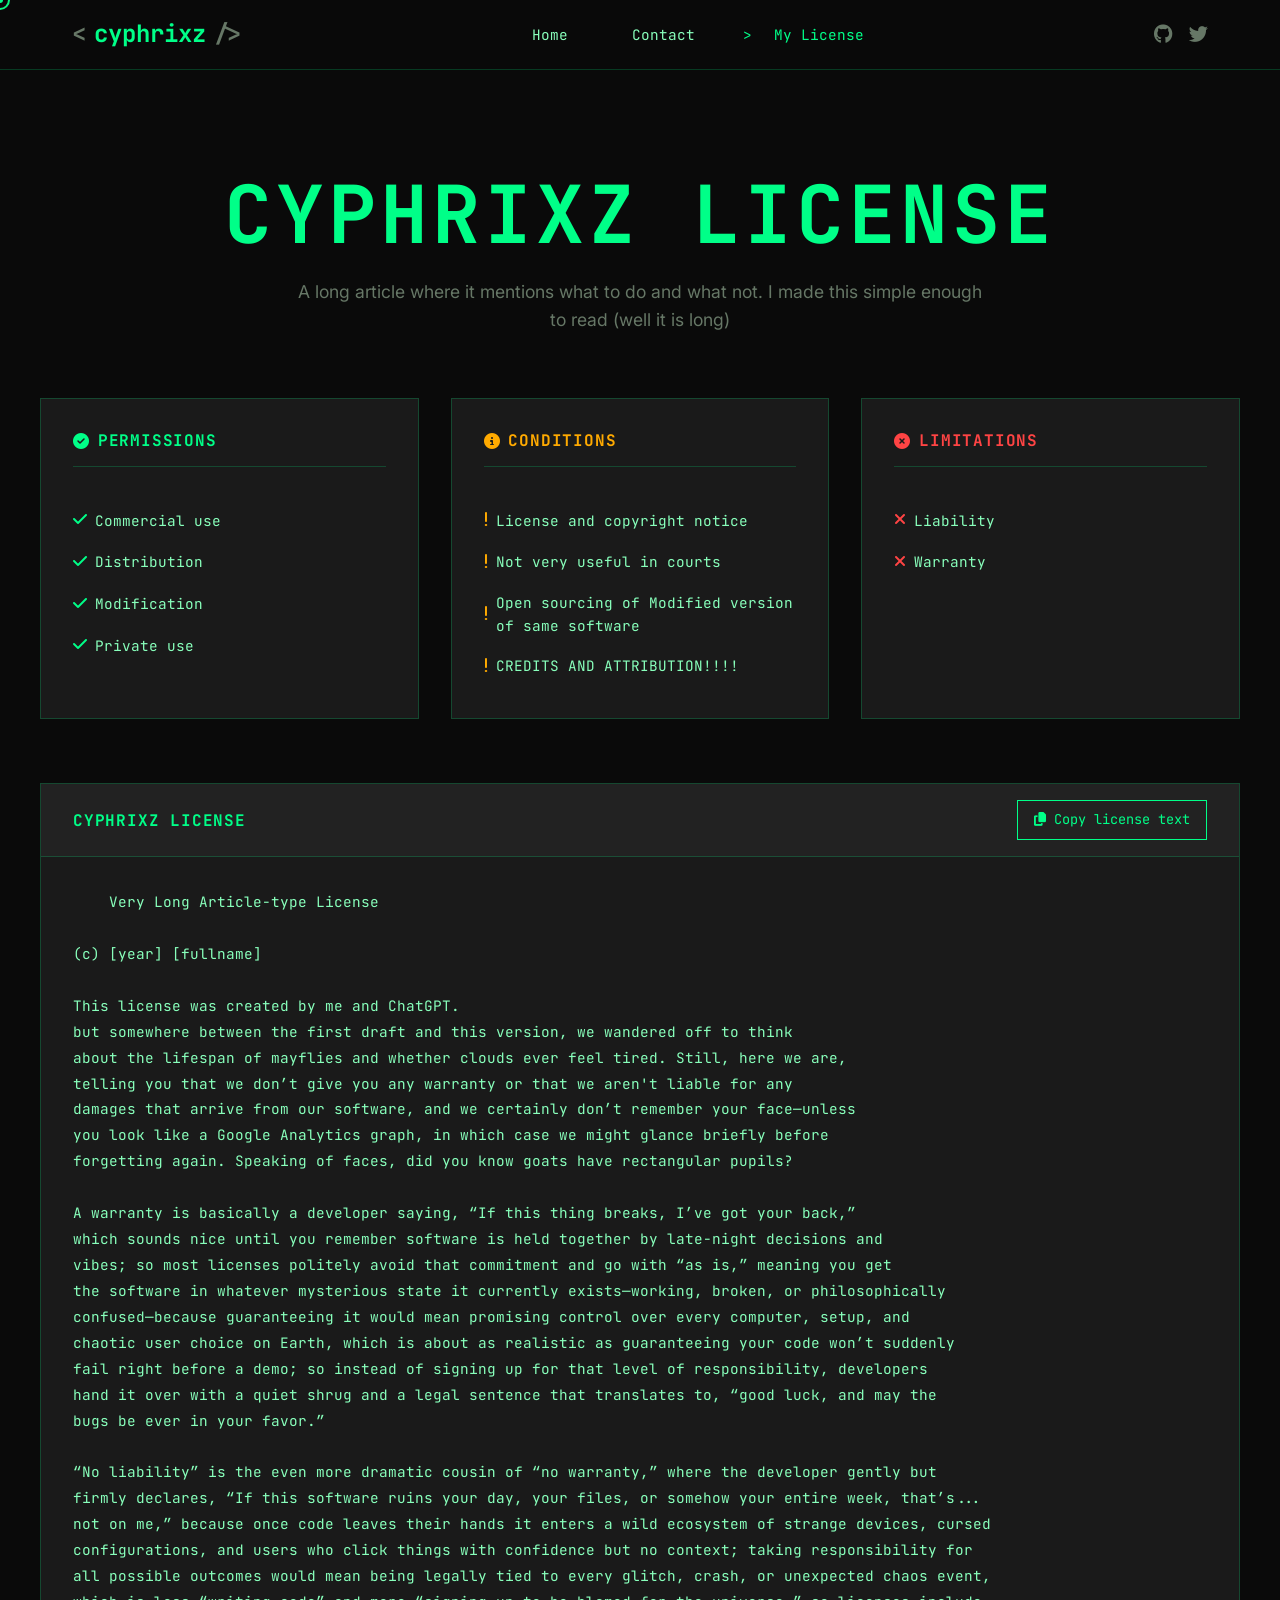
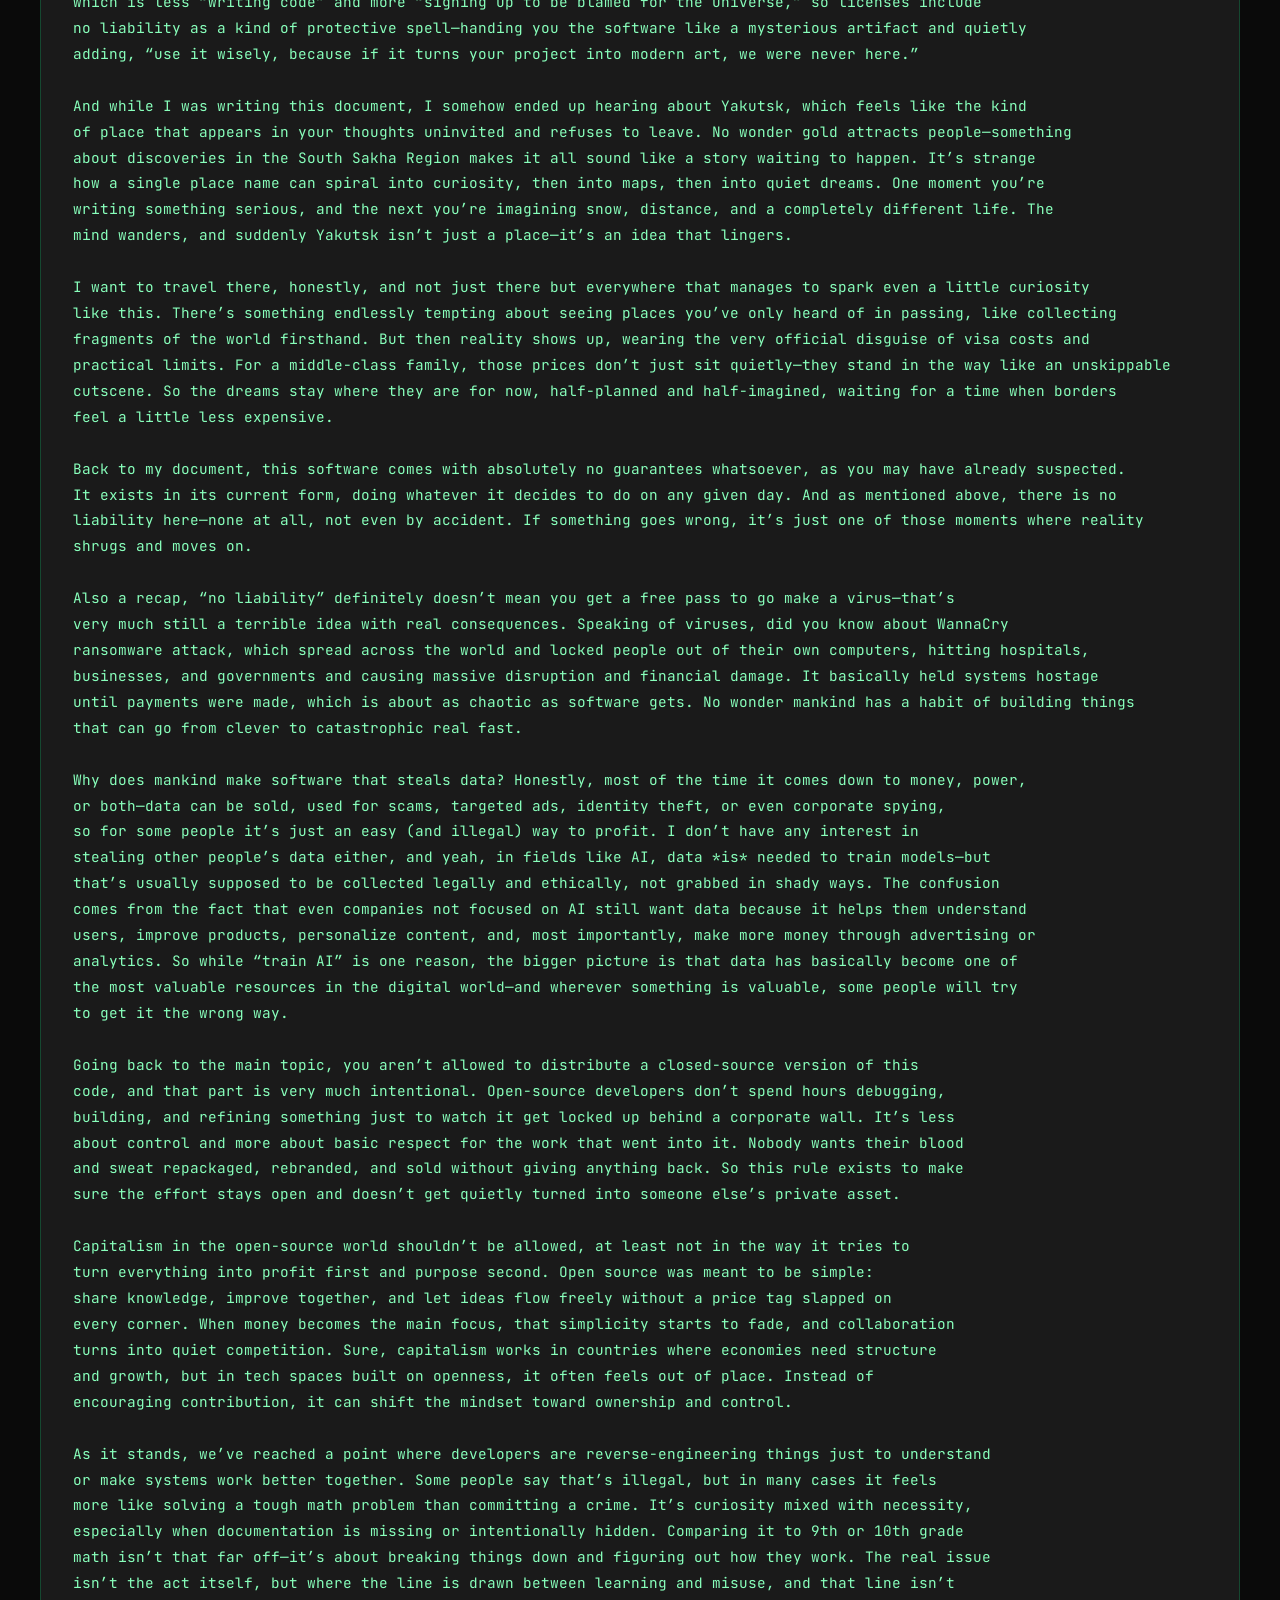
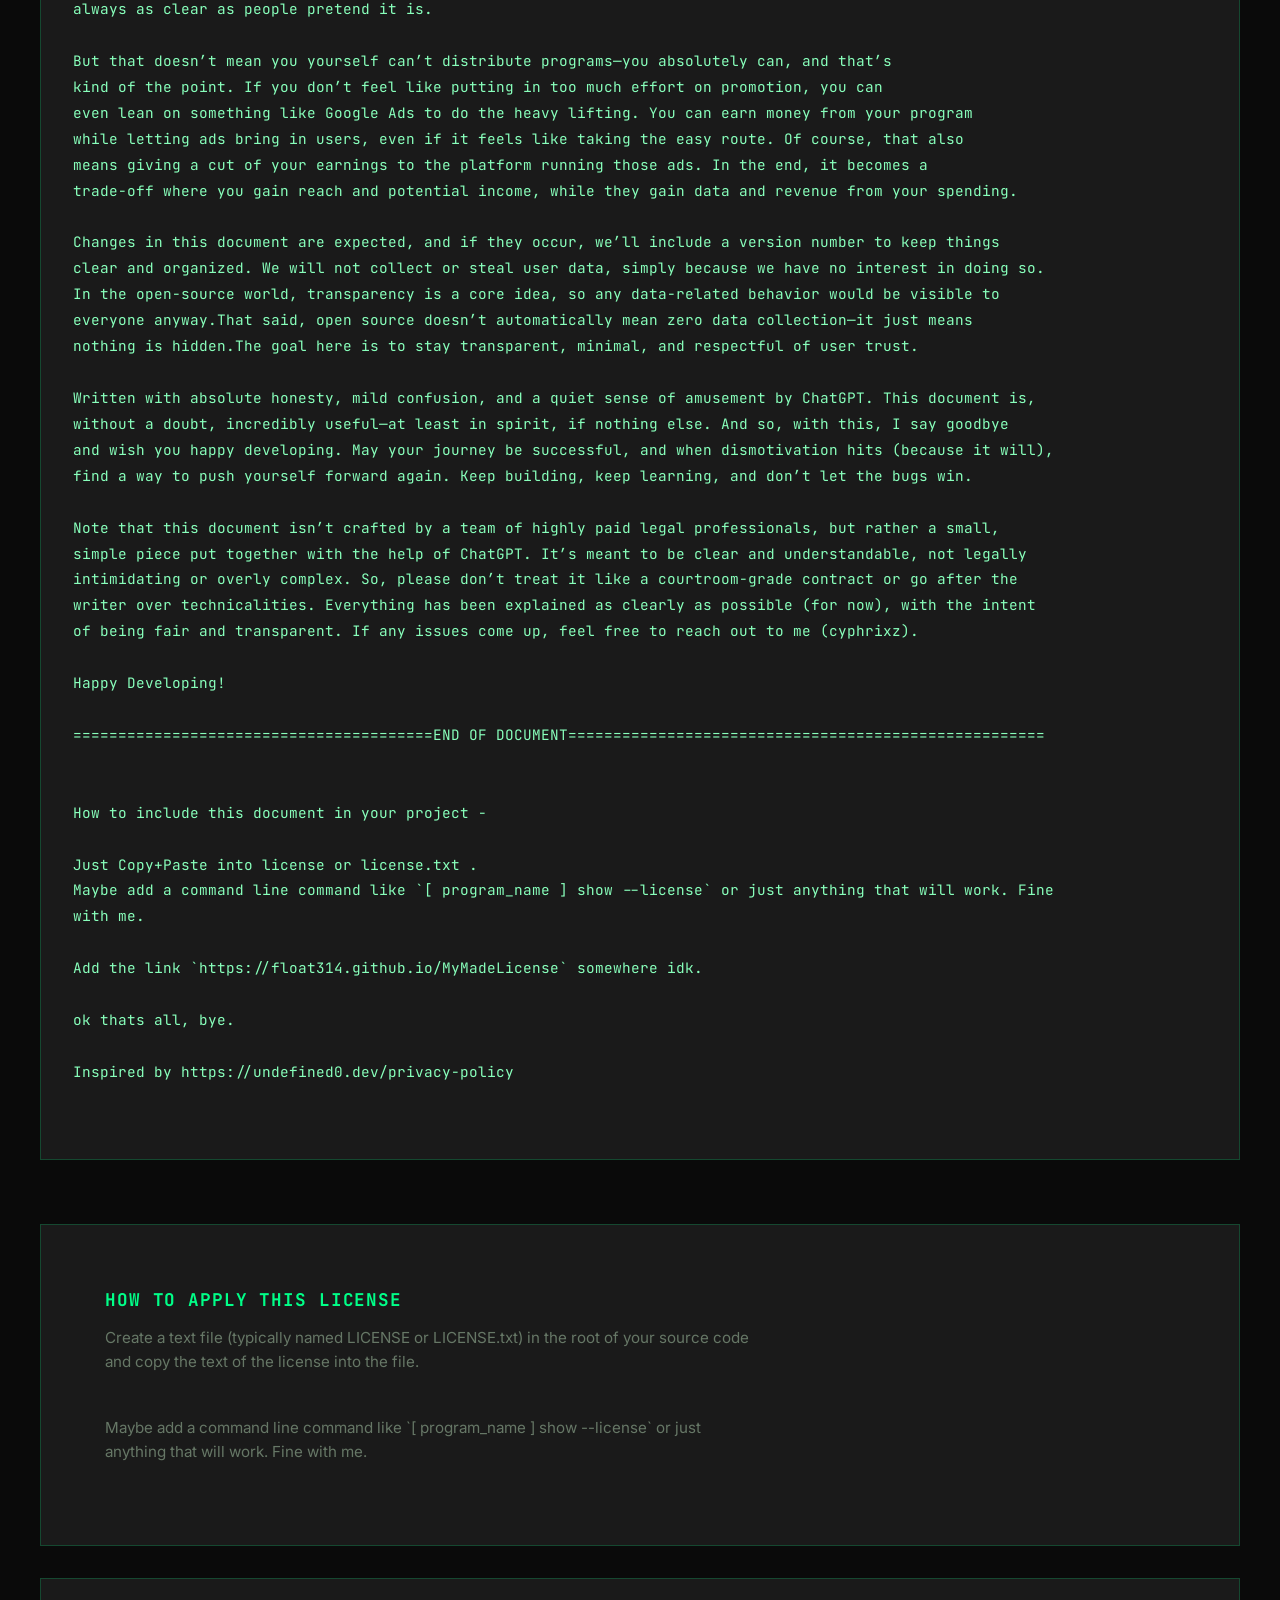
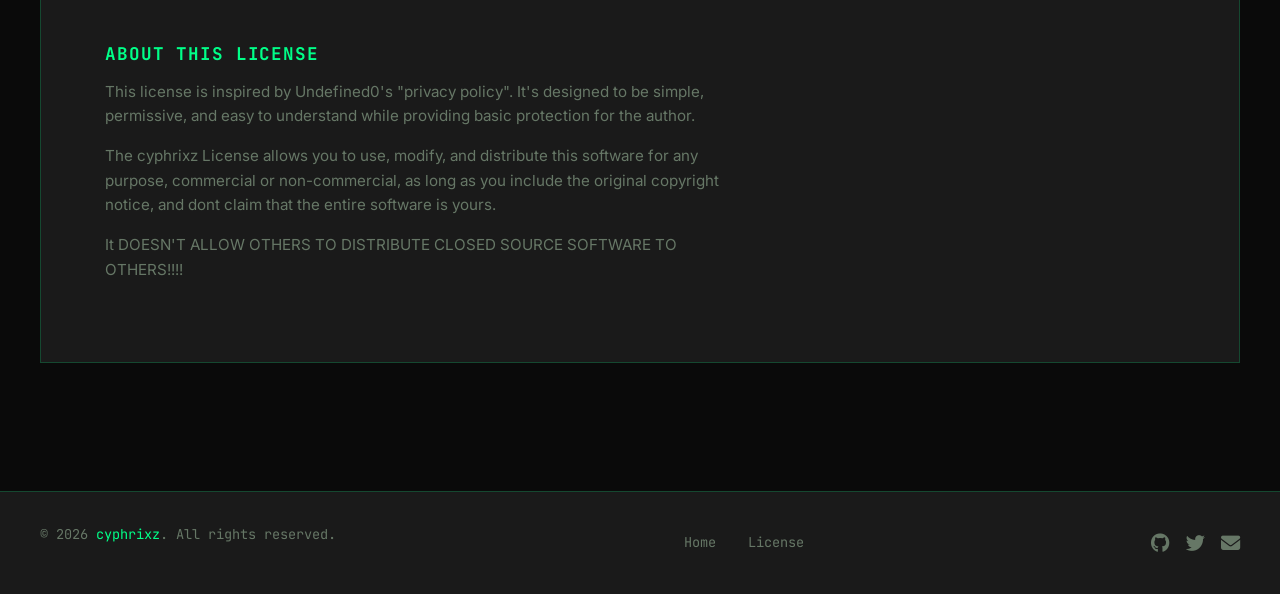
==== commit bb1a990a: "forgot copyright lol" ====
--- a/MyMadeLicense.html
+++ b/MyMadeLicense.html
@@ -295,8 +295,10 @@
                         <i class="fas fa-copy"></i> Copy license text
                     </button>
                 </div>
-                <pre class="license-text">cyphrixz License
+                <pre class="license-text">
     Very Long Article-type License
+
+(c) [year] [fullname]
 
 This license was created by me and ChatGPT.
 but somewhere between the first draft and this version, we wandered off to think 
